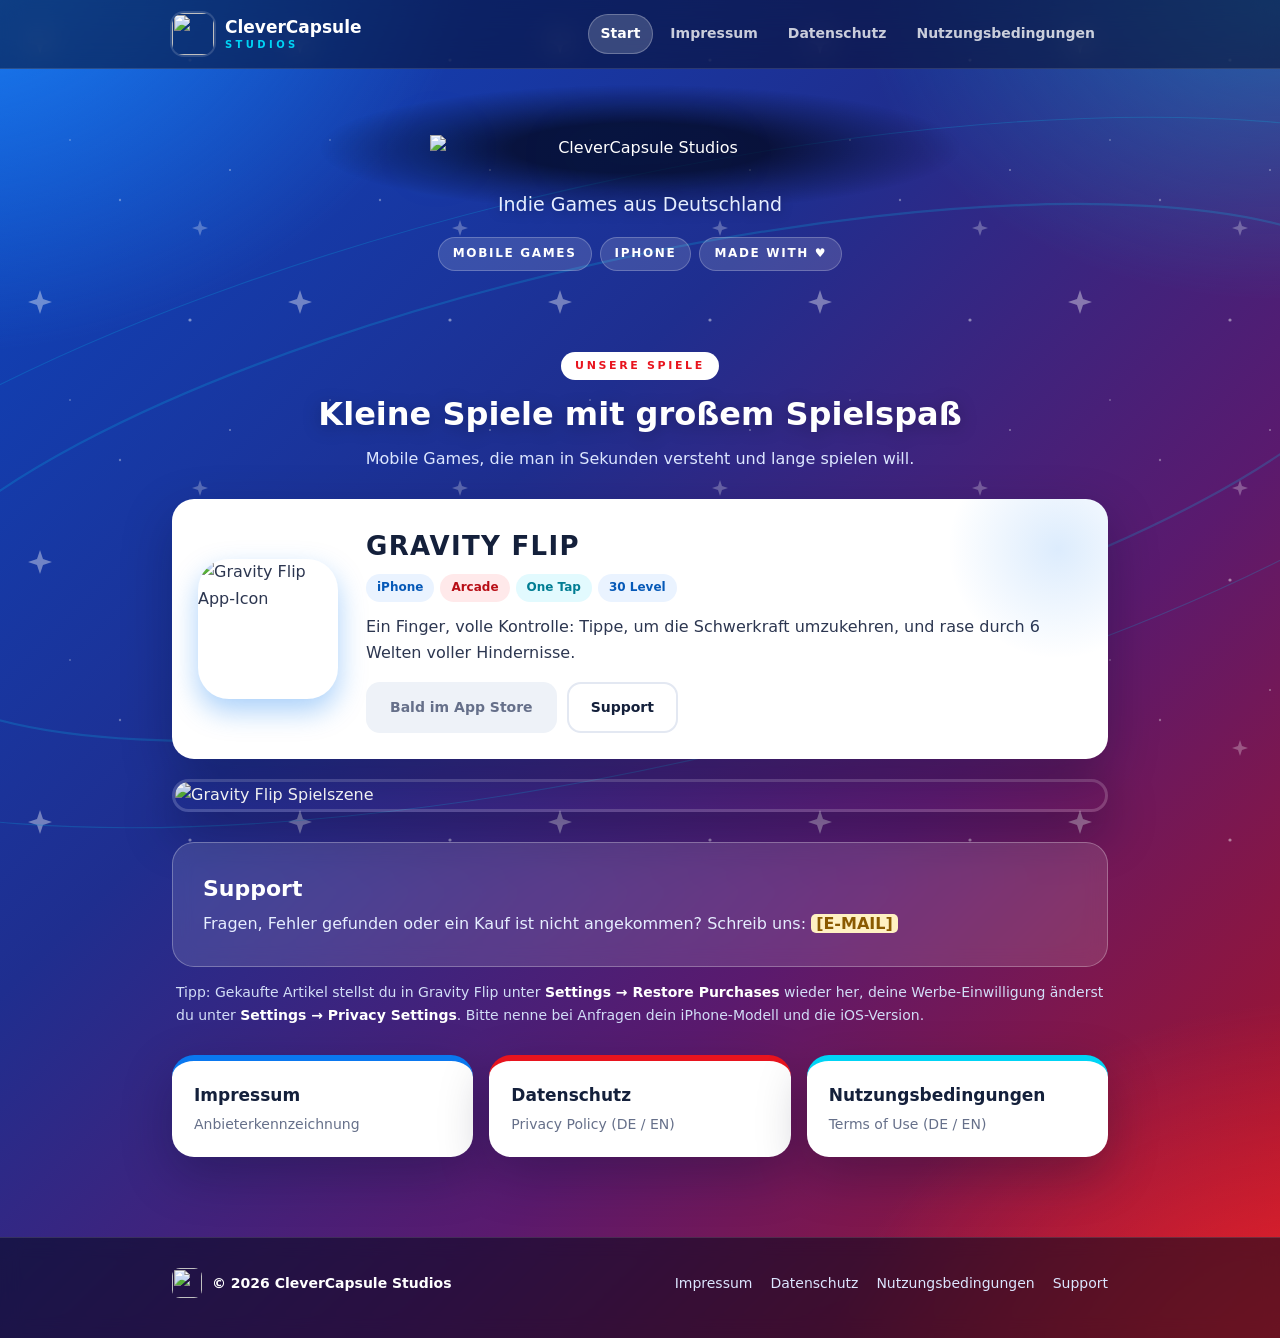
==== index.html @ 159e7b78 "Add files via upload" ====
<!DOCTYPE html>
<html lang="de">
<head>
<meta charset="utf-8">
<meta name="viewport" content="width=device-width, initial-scale=1">
<title>Indie Games – CleverCapsule Studios</title>
<meta name="description" content="CleverCapsule Studios – Indie-Entwickler von Gravity Flip, dem One-Tap-Arcade-Spiel für iPhone.">
<link rel="icon" href="img/favicon.png">
<link rel="stylesheet" href="style.css">
</head>
<body>
<header class="top"><div class="wrap">
  <a class="brand" href="index.html"><img src="img/studio-mark.png" alt=""><span>CleverCapsule<small>STUDIOS</small></span></a>
  <nav class="main"><a href="index.html" class="on" data-home>Start</a><a href="impressum.html">Impressum</a><a href="datenschutz.html">Datenschutz</a><a href="nutzungsbedingungen.html"><span class="full">Nutzungsbedingungen</span><span class="short">Bedingungen</span></a></nav>
</div></header>
<section class="stage"><div class="wrap"><div class="halo"><img src="img/clevercapsule-logo.png" alt="CleverCapsule Studios"></div>
<p>Indie Games aus Deutschland</p><div class="pills"><span>MOBILE GAMES</span><span>IPHONE</span><span>MADE WITH ♥</span></div></div></section>
<main><div class="wrap">

<div class="section-title">
  <span class="kicker">Unsere Spiele</span>
  <h2>Kleine Spiele mit großem Spielspaß</h2>
  <p>Mobile Games, die man in Sekunden versteht und lange spielen will.</p>
</div>

<section class="game">
  <img class="icon" src="img/gravityflip-icon.png" alt="Gravity Flip App-Icon">
  <div>
    <h3>GRAVITY FLIP</h3>
    <div class="tags"><span>iPhone</span><span>Arcade</span><span>One Tap</span><span>30 Level</span></div>
    <p>Ein Finger, volle Kontrolle: Tippe, um die Schwerkraft umzukehren, und rase durch 6 Welten voller Hindernisse.</p>
    <div class="btns"><span class="btn soon">Bald im App Store</span><a class="btn" href="#support">Support</a></div>
  </div>
</section>
<img class="shot" src="img/gravityflip-screen.jpg" alt="Gravity Flip Spielszene" loading="lazy">

<section class="support" id="support">
  <div>
    <h2>Support</h2>
    <p>Fragen, Fehler gefunden oder ein Kauf ist nicht angekommen? Schreib uns: <span class="ph">[E-MAIL]</span></p>
  </div>
  
</section>
<p class="hint">Tipp: Gekaufte Artikel stellst du in Gravity Flip unter <b>Settings → Restore Purchases</b> wieder her,
deine Werbe-Einwilligung änderst du unter <b>Settings → Privacy Settings</b>. Bitte nenne bei Anfragen dein iPhone-Modell und die iOS-Version.</p>

<div class="cards">
  <a class="card" href="impressum.html"><b>Impressum</b><span>Anbieterkennzeichnung</span></a>
  <a class="card" href="datenschutz.html"><b>Datenschutz</b><span>Privacy Policy (DE / EN)</span></a>
  <a class="card" href="nutzungsbedingungen.html"><b>Nutzungsbedingungen</b><span>Terms of Use (DE / EN)</span></a>
</div>

</div></main>
<footer><div class="wrap"><span class="fb"><img src="img/studio-mark.png" alt="">© 2026 CleverCapsule Studios</span><nav><a href="impressum.html">Impressum</a><a href="datenschutz.html">Datenschutz</a><a href="nutzungsbedingungen.html">Nutzungsbedingungen</a><a href="index.html#support">Support</a></nav></div></footer>
</body>
</html>
---- style.css ----
/* CleverCapsule Studios – Farben aus dem Logo: Blau · Rot · Cyan · Weiß */
:root{
  --red:#E8141E; --red-d:#B80E16; --blue:#0A78F0; --blue-d:#0659B8; --cyan:#00D4F5;
  --ink:#14203B; --text:#2C3650; --mute:#66708A; --line:#E3E8F2;
  --font:system-ui,-apple-system,"Segoe UI",Roboto,"Helvetica Neue",Arial,sans-serif;
}
*{box-sizing:border-box}
html{scroll-behavior:smooth;background:#0A2C7A}
body{margin:0;min-height:100vh;color:#fff;font:16px/1.65 var(--font);-webkit-font-smoothing:antialiased;position:relative;
  background:
    radial-gradient(900px 700px at -5% -5%, rgba(30,139,255,.95), transparent 60%),
    radial-gradient(900px 700px at 105% 105%, rgba(255,42,51,.85), transparent 58%),
    radial-gradient(700px 500px at 100% 0%, rgba(0,212,245,.35), transparent 60%),
    linear-gradient(135deg,#0B47C2 0%,#1F2E8F 38%,#5A1A6E 66%,#B5121C 100%);
}
/* Umlaufbahnen + Sterne wie im Logo */
body::before{content:"";position:fixed;inset:0;pointer-events:none;z-index:0;opacity:.55;
  background:
    url("data:image/svg+xml;utf8,<svg xmlns='http://www.w3.org/2000/svg' viewBox='0 0 1200 800' preserveAspectRatio='none'><g fill='none' stroke='%2300D4F5' stroke-opacity='.35'><ellipse cx='600' cy='420' rx='720' ry='190' transform='rotate(-12 600 420)' stroke-width='2'/><ellipse cx='600' cy='420' rx='900' ry='260' transform='rotate(-12 600 420)' stroke-width='1'/></g></svg>") center/cover no-repeat,
    url("data:image/svg+xml;utf8,<svg xmlns='http://www.w3.org/2000/svg' width='260' height='260'><g fill='white'><path d='M40 30 l3 9 9 3 -9 3 -3 9 -3 -9 -9 -3 9 -3z' opacity='.7'/><circle cx='190' cy='60' r='1.6' opacity='.8'/><circle cx='120' cy='200' r='1.2' opacity='.6'/><circle cx='230' cy='170' r='1' opacity='.7'/><path d='M200 220 l2 6 6 2 -6 2 -2 6 -2 -6 -6 -2 6 -2z' opacity='.5'/><circle cx='70' cy='140' r='1' opacity='.5'/></g></svg>");}
header.top,.stage,main,footer{position:relative;z-index:1}
a{color:#BDEBFF;text-decoration:none} a:hover{color:#fff;text-decoration:underline}
.wrap{max-width:980px;margin:0 auto;padding:0 22px}

/* Kopfzeile: Glas */
header.top{background:rgba(6,14,44,.55);backdrop-filter:blur(14px);-webkit-backdrop-filter:blur(14px);border-bottom:1px solid rgba(255,255,255,.12);position:sticky;top:0;z-index:10}
header.top .wrap{display:flex;align-items:center;justify-content:space-between;min-height:68px;gap:16px}
.brand{display:flex;align-items:center;gap:11px;color:#fff;font-weight:800;font-size:17px;line-height:1.1}
.brand:hover{text-decoration:none;color:#fff}
.brand img{width:42px;height:42px;border-radius:12px;box-shadow:0 0 0 2px rgba(255,255,255,.15)}
.brand small{display:block;font-size:10px;letter-spacing:.34em;color:var(--cyan);font-weight:800;margin-top:3px}
nav.main{display:flex;gap:4px;font-size:14px;font-weight:600;flex-wrap:wrap}
nav.main a{color:rgba(255,255,255,.78);padding:8px 13px;border-radius:999px}
nav.main a:hover{color:#fff;background:rgba(255,255,255,.12);text-decoration:none}
nav.main a.on{color:#fff;background:rgba(255,255,255,.18);box-shadow:inset 0 0 0 1px rgba(255,255,255,.25)}
nav.main .short{display:none}

/* Logo-Bühne */
.stage{text-align:center;padding:56px 0 46px}
.stage .wrap{position:relative}
.stage .halo{position:relative;display:inline-block;padding:10px 40px}
.stage .halo::before{content:"";position:absolute;inset:-40px -70px;border-radius:50%;background:radial-gradient(closest-side,rgba(3,8,30,.75) 40%,rgba(3,8,30,.35) 70%,transparent 100%);z-index:-1}
.stage img{width:min(420px,78vw);display:block;margin:0 auto;filter:drop-shadow(0 6px 30px rgba(0,180,255,.35))}
.stage p{color:#E6EEFF;font-size:19px;margin:18px 0 0;font-weight:500;text-shadow:0 2px 12px rgba(0,0,0,.35)}
.stage .pills{display:flex;gap:8px;justify-content:center;margin-top:16px;flex-wrap:wrap}
.stage .pills span{font-size:12px;font-weight:800;letter-spacing:.14em;padding:6px 14px;border-radius:999px;background:rgba(255,255,255,.14);border:1px solid rgba(255,255,255,.22)}
.stage.small{padding:44px 0 34px}
.stage.small h1{color:#fff;margin:0;text-shadow:0 4px 24px rgba(0,0,0,.3)}
.stage.small p{font-size:15px;margin-top:6px;color:#D7E4FF}

main{padding:10px 0 80px}
h1{font-size:clamp(30px,5vw,42px);line-height:1.15;margin:0 0 8px;letter-spacing:-.01em}
h2{font-size:22px;margin:34px 0 8px}
h3{font-size:17px;margin:22px 0 6px}
.section-title{text-align:center;margin:24px 0 26px}
.section-title h2{font-size:clamp(24px,4vw,32px);margin:8px 0 6px;text-shadow:0 3px 18px rgba(0,0,0,.25)}
.section-title p{color:#DCE6FF;margin:0}
.kicker{display:inline-block;font-size:11px;font-weight:900;letter-spacing:.24em;text-transform:uppercase;color:var(--red);background:#fff;border-radius:999px;padding:5px 14px}

.lang{display:flex;gap:6px;margin:0 0 20px;justify-content:center}
.lang a{background:rgba(255,255,255,.14);border:1px solid rgba(255,255,255,.25);border-radius:999px;padding:5px 16px;font-size:13px;font-weight:700;color:#fff}
.lang a:hover{background:#fff;color:var(--blue-d);text-decoration:none}
.mute{color:#D2DDF7;font-size:14px}
.meta{text-align:center;color:#D7E4FF;font-size:14px;margin:0 0 12px}

/* Weiße Karten (gut lesbar) */
.doc,.game,.card{background:#fff;color:var(--text);border-radius:22px;box-shadow:0 18px 50px rgba(5,10,40,.28)}
.doc h2,.doc h3,.game h3,.card b{color:var(--ink)}
.doc p,.doc li{color:var(--text)} .doc .mute{color:var(--mute)}
.doc a,.game a:not(.btn){color:var(--blue)} .doc a:hover{color:var(--blue-d)}
.doc{padding:clamp(24px,4vw,46px);border-top:6px solid var(--blue)}
.doc + .doc{margin-top:26px;border-top-color:var(--red)}
.doc h2:first-child{margin-top:0}
.ph{background:#FFF1C2;color:#8A5A00;border-radius:5px;padding:0 5px;font-weight:700}

/* Startseite */
.game{display:grid;grid-template-columns:140px 1fr;gap:28px;align-items:center;padding:26px;overflow:hidden;position:relative}
.game::after{content:"";position:absolute;right:-60px;top:-60px;width:220px;height:220px;border-radius:50%;background:radial-gradient(closest-side,rgba(10,120,240,.14),transparent)}
.game .icon{width:140px;height:140px;border-radius:31px;box-shadow:0 12px 28px rgba(10,120,240,.35)}
.game h3{margin:0 0 6px;font-size:26px;letter-spacing:.05em}
.game p{margin:0 0 16px;color:var(--text)}
.tags{display:flex;gap:6px;flex-wrap:wrap;margin:0 0 12px}
.tags span{font-size:12px;font-weight:800;border-radius:999px;padding:4px 11px;background:#EAF3FF;color:var(--blue-d)}
.tags span:nth-child(2){background:#FFE9EA;color:var(--red-d)} .tags span:nth-child(3){background:#E2FAFE;color:#007D93}
.shot{width:100%;border-radius:20px;margin-top:20px;display:block;box-shadow:0 18px 50px rgba(5,10,40,.4);border:3px solid rgba(255,255,255,.18)}
.btns{display:flex;gap:10px;flex-wrap:wrap}
.btn{display:inline-flex;align-items:center;gap:8px;border-radius:14px;padding:12px 22px;font-weight:800;font-size:14px;border:2px solid var(--line);color:var(--ink);background:#fff;transition:transform .15s}
.btn:hover{text-decoration:none;transform:translateY(-1px);border-color:var(--blue);color:var(--blue)}
.btn.primary{background:linear-gradient(90deg,var(--red),#FF3B44);border-color:transparent;color:#fff;box-shadow:0 8px 20px rgba(232,20,30,.35)}
.btn.primary:hover{color:#fff}
.btn.soon{background:#EEF2F8;color:var(--mute);cursor:default;border-color:transparent;transform:none}
.support{display:grid;grid-template-columns:1fr auto;gap:18px;align-items:center;margin-top:30px;padding:28px 30px;border-radius:22px;
  background:rgba(255,255,255,.12);border:1px solid rgba(255,255,255,.28);backdrop-filter:blur(10px);-webkit-backdrop-filter:blur(10px)}
.support h2{margin:0 0 4px} .support p{margin:0;color:#E6EEFF}
.support .btn{border-color:transparent}
.support a.mail{color:#fff;font-weight:800;text-decoration:underline}
.hint{font-size:14px;color:#D2DDF7;margin:14px 4px 0}
.hint b{color:#fff}
.cards{display:grid;grid-template-columns:repeat(auto-fit,minmax(220px,1fr));gap:16px;margin-top:28px}
.card{padding:20px 22px;border-top:6px solid var(--blue);transition:transform .15s}
.card:nth-child(2){border-top-color:var(--red)} .card:nth-child(3){border-top-color:var(--cyan)}
.card:hover{text-decoration:none;transform:translateY(-3px)}
.card b{display:block;margin-bottom:2px;font-size:17px} .card span{color:var(--mute);font-size:14px}

footer{background:rgba(4,8,28,.55);backdrop-filter:blur(10px);-webkit-backdrop-filter:blur(10px);border-top:1px solid rgba(255,255,255,.12);color:#C9D6EE;font-size:14px;padding:30px 0 40px}
footer .wrap{display:flex;justify-content:space-between;align-items:center;gap:14px;flex-wrap:wrap}
footer .fb{display:flex;align-items:center;gap:10px;color:#fff;font-weight:700}
footer .fb img{width:30px;height:30px;border-radius:8px}
footer nav{display:flex;gap:18px;flex-wrap:wrap} footer a{color:#DCE6FF}

@media (max-width:620px){
  header.top .wrap{padding-top:8px;padding-bottom:8px}
  .brand span{display:none}
  nav.main{font-size:13px;gap:2px;flex-wrap:nowrap} nav.main a{padding:6px 9px} nav.main a[data-home]{display:none}
  nav.main .full{display:none} nav.main .short{display:inline}
  .stage{padding:40px 0 30px} .stage .halo{padding:6px 10px}
  .game{grid-template-columns:1fr;text-align:center}.game .icon{margin:0 auto}.btns,.tags{justify-content:center}
  .support{grid-template-columns:1fr;text-align:center}
}
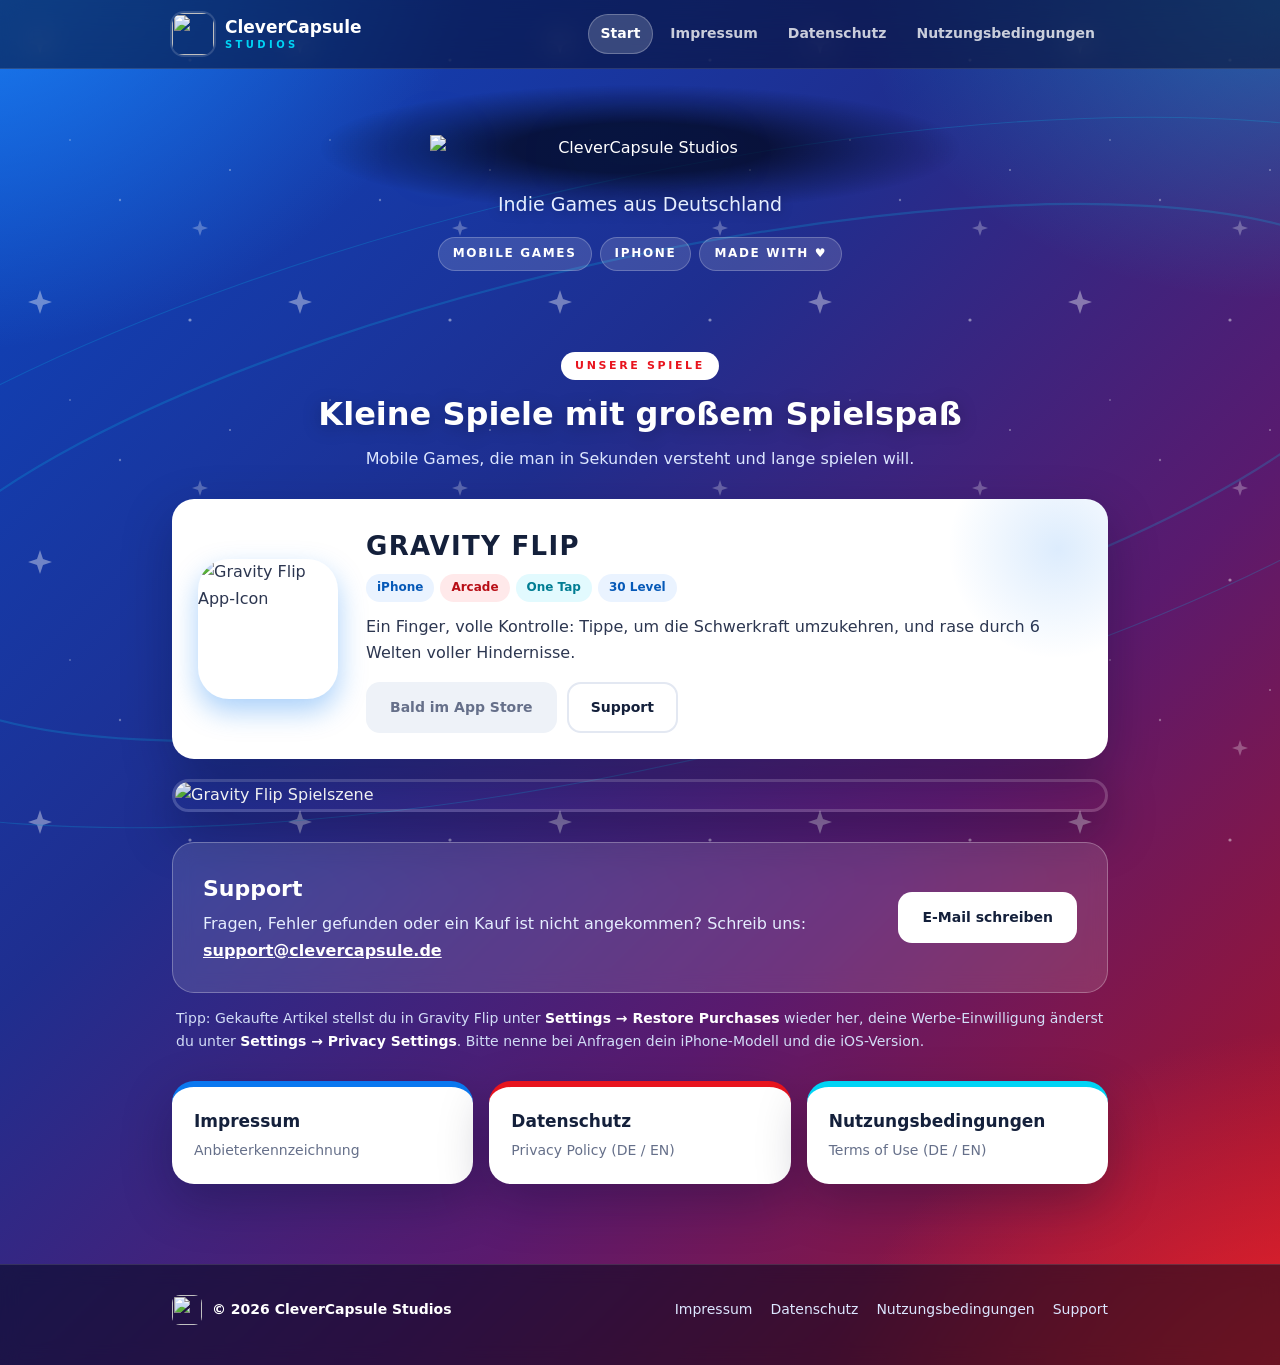
==== commit 277dfc6e: "Add files via upload" ====
--- a/index.html
+++ b/index.html
@@ -37,9 +37,9 @@
 <section class="support" id="support">
   <div>
     <h2>Support</h2>
-    <p>Fragen, Fehler gefunden oder ein Kauf ist nicht angekommen? Schreib uns: <span class="ph">[E-MAIL]</span></p>
+    <p>Fragen, Fehler gefunden oder ein Kauf ist nicht angekommen? Schreib uns: <a class="js-mail mail" href="#" data-m="ZWQuZWx1c3BhY3JldmVsY0B0cm9wcHVz">&#115;&#117;&#112;&#112;&#111;&#114;&#116;<span class="at"></span>&#99;&#108;&#101;&#118;&#101;&#114;&#99;&#97;&#112;&#115;&#117;&#108;&#101;&#46;&#100;&#101;</a></p>
   </div>
-  
+  <a class="js-mail btn" href="#" data-m="ZWQuZWx1c3BhY3JldmVsY0B0cm9wcHVz">E-Mail schreiben</a>
 </section>
 <p class="hint">Tipp: Gekaufte Artikel stellst du in Gravity Flip unter <b>Settings → Restore Purchases</b> wieder her,
 deine Werbe-Einwilligung änderst du unter <b>Settings → Privacy Settings</b>. Bitte nenne bei Anfragen dein iPhone-Modell und die iOS-Version.</p>
@@ -51,6 +51,7 @@
 </div>
 
 </div></main>
+<script>document.querySelectorAll('.js-mail').forEach(function(a){var m=atob(a.dataset.m).split('').reverse().join('');a.href='mailto:'+m;});</script>
 <footer><div class="wrap"><span class="fb"><img src="img/studio-mark.png" alt="">© 2026 CleverCapsule Studios</span><nav><a href="impressum.html">Impressum</a><a href="datenschutz.html">Datenschutz</a><a href="nutzungsbedingungen.html">Nutzungsbedingungen</a><a href="index.html#support">Support</a></nav></div></footer>
 </body>
 </html>
--- a/style.css
+++ b/style.css
@@ -117,3 +117,6 @@
   .game{grid-template-columns:1fr;text-align:center}.game .icon{margin:0 auto}.btns,.tags{justify-content:center}
   .support{grid-template-columns:1fr;text-align:center}
 }
+
+/* E-Mail-Schutz: das @ steht nicht im HTML, sondern kommt per CSS */
+.at::after{content:"@"}
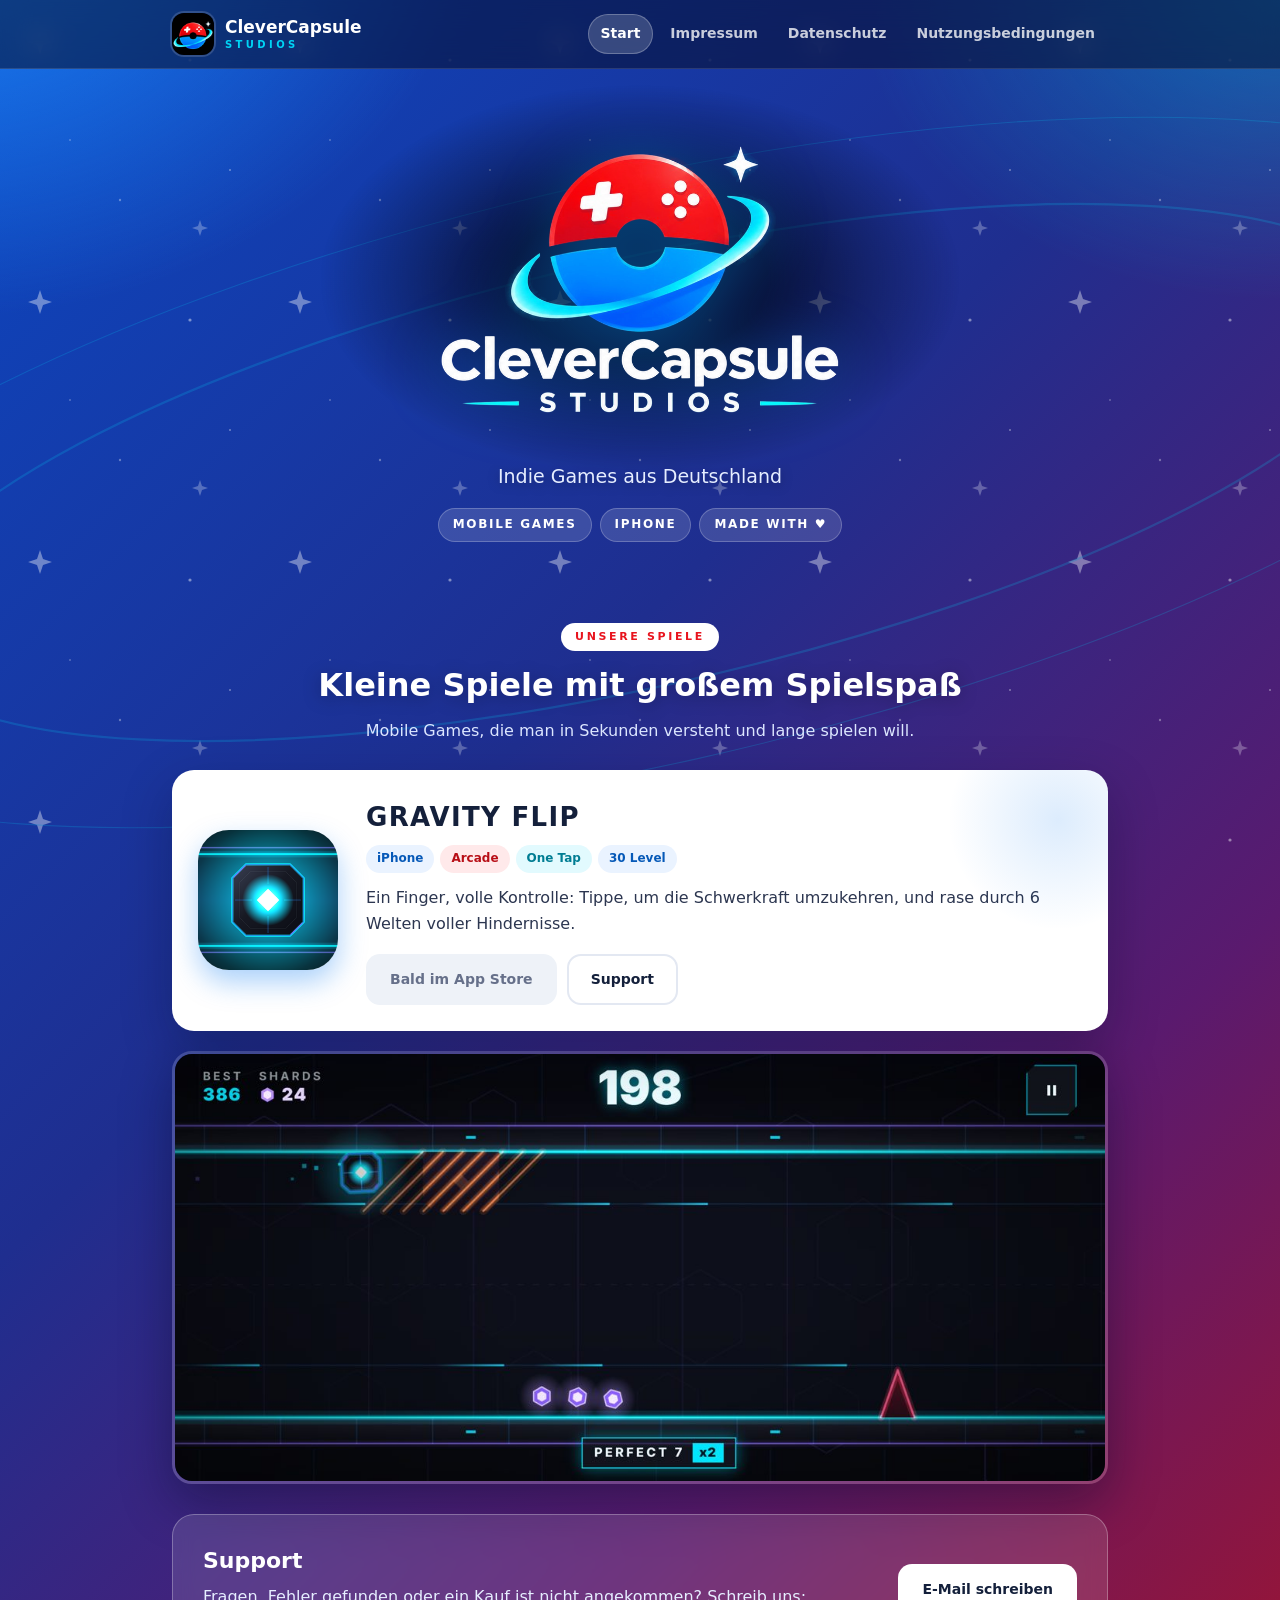
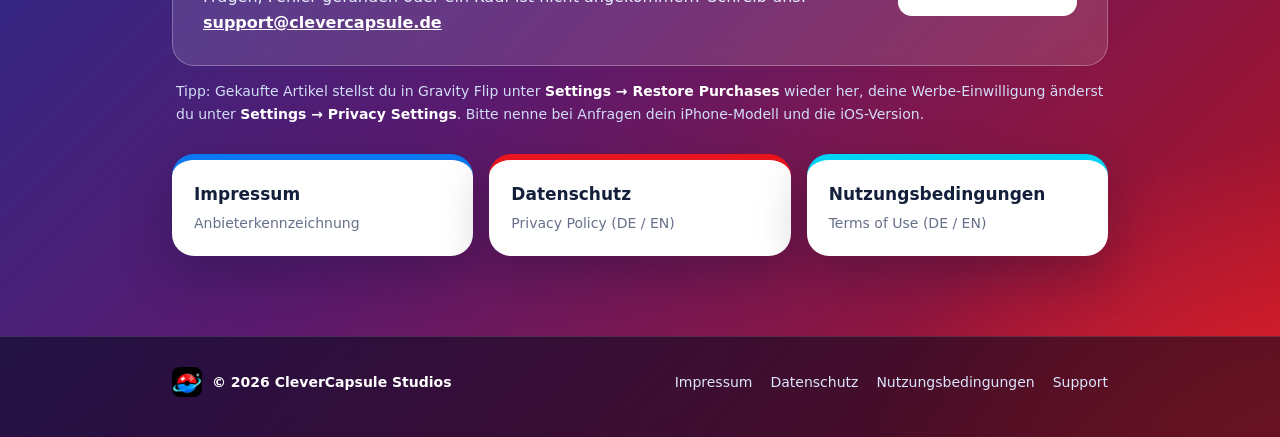
==== commit 512948de: "Add files via upload" ====
--- a/index.html
+++ b/index.html
@@ -5,15 +5,15 @@
 <meta name="viewport" content="width=device-width, initial-scale=1">
 <title>Indie Games – CleverCapsule Studios</title>
 <meta name="description" content="CleverCapsule Studios – Indie-Entwickler von Gravity Flip, dem One-Tap-Arcade-Spiel für iPhone.">
-<link rel="icon" href="img/favicon.png">
+<link rel="icon" href="favicon.png">
 <link rel="stylesheet" href="style.css">
 </head>
 <body>
 <header class="top"><div class="wrap">
-  <a class="brand" href="index.html"><img src="img/studio-mark.png" alt=""><span>CleverCapsule<small>STUDIOS</small></span></a>
+  <a class="brand" href="index.html"><img src="studio-mark.png" alt=""><span>CleverCapsule<small>STUDIOS</small></span></a>
   <nav class="main"><a href="index.html" class="on" data-home>Start</a><a href="impressum.html">Impressum</a><a href="datenschutz.html">Datenschutz</a><a href="nutzungsbedingungen.html"><span class="full">Nutzungsbedingungen</span><span class="short">Bedingungen</span></a></nav>
 </div></header>
-<section class="stage"><div class="wrap"><div class="halo"><img src="img/clevercapsule-logo.png" alt="CleverCapsule Studios"></div>
+<section class="stage"><div class="wrap"><div class="halo"><img src="clevercapsule-logo.png" alt="CleverCapsule Studios"></div>
 <p>Indie Games aus Deutschland</p><div class="pills"><span>MOBILE GAMES</span><span>IPHONE</span><span>MADE WITH ♥</span></div></div></section>
 <main><div class="wrap">
 
@@ -24,7 +24,7 @@
 </div>
 
 <section class="game">
-  <img class="icon" src="img/gravityflip-icon.png" alt="Gravity Flip App-Icon">
+  <img class="icon" src="gravityflip-icon.png" alt="Gravity Flip App-Icon">
   <div>
     <h3>GRAVITY FLIP</h3>
     <div class="tags"><span>iPhone</span><span>Arcade</span><span>One Tap</span><span>30 Level</span></div>
@@ -32,7 +32,7 @@
     <div class="btns"><span class="btn soon">Bald im App Store</span><a class="btn" href="#support">Support</a></div>
   </div>
 </section>
-<img class="shot" src="img/gravityflip-screen.jpg" alt="Gravity Flip Spielszene" loading="lazy">
+<img class="shot" src="gravityflip-screen.jpg" alt="Gravity Flip Spielszene" loading="lazy">
 
 <section class="support" id="support">
   <div>
@@ -52,6 +52,6 @@
 
 </div></main>
 <script>document.querySelectorAll('.js-mail').forEach(function(a){var m=atob(a.dataset.m).split('').reverse().join('');a.href='mailto:'+m;});</script>
-<footer><div class="wrap"><span class="fb"><img src="img/studio-mark.png" alt="">© 2026 CleverCapsule Studios</span><nav><a href="impressum.html">Impressum</a><a href="datenschutz.html">Datenschutz</a><a href="nutzungsbedingungen.html">Nutzungsbedingungen</a><a href="index.html#support">Support</a></nav></div></footer>
+<footer><div class="wrap"><span class="fb"><img src="studio-mark.png" alt="">© 2026 CleverCapsule Studios</span><nav><a href="impressum.html">Impressum</a><a href="datenschutz.html">Datenschutz</a><a href="nutzungsbedingungen.html">Nutzungsbedingungen</a><a href="index.html#support">Support</a></nav></div></footer>
 </body>
 </html>
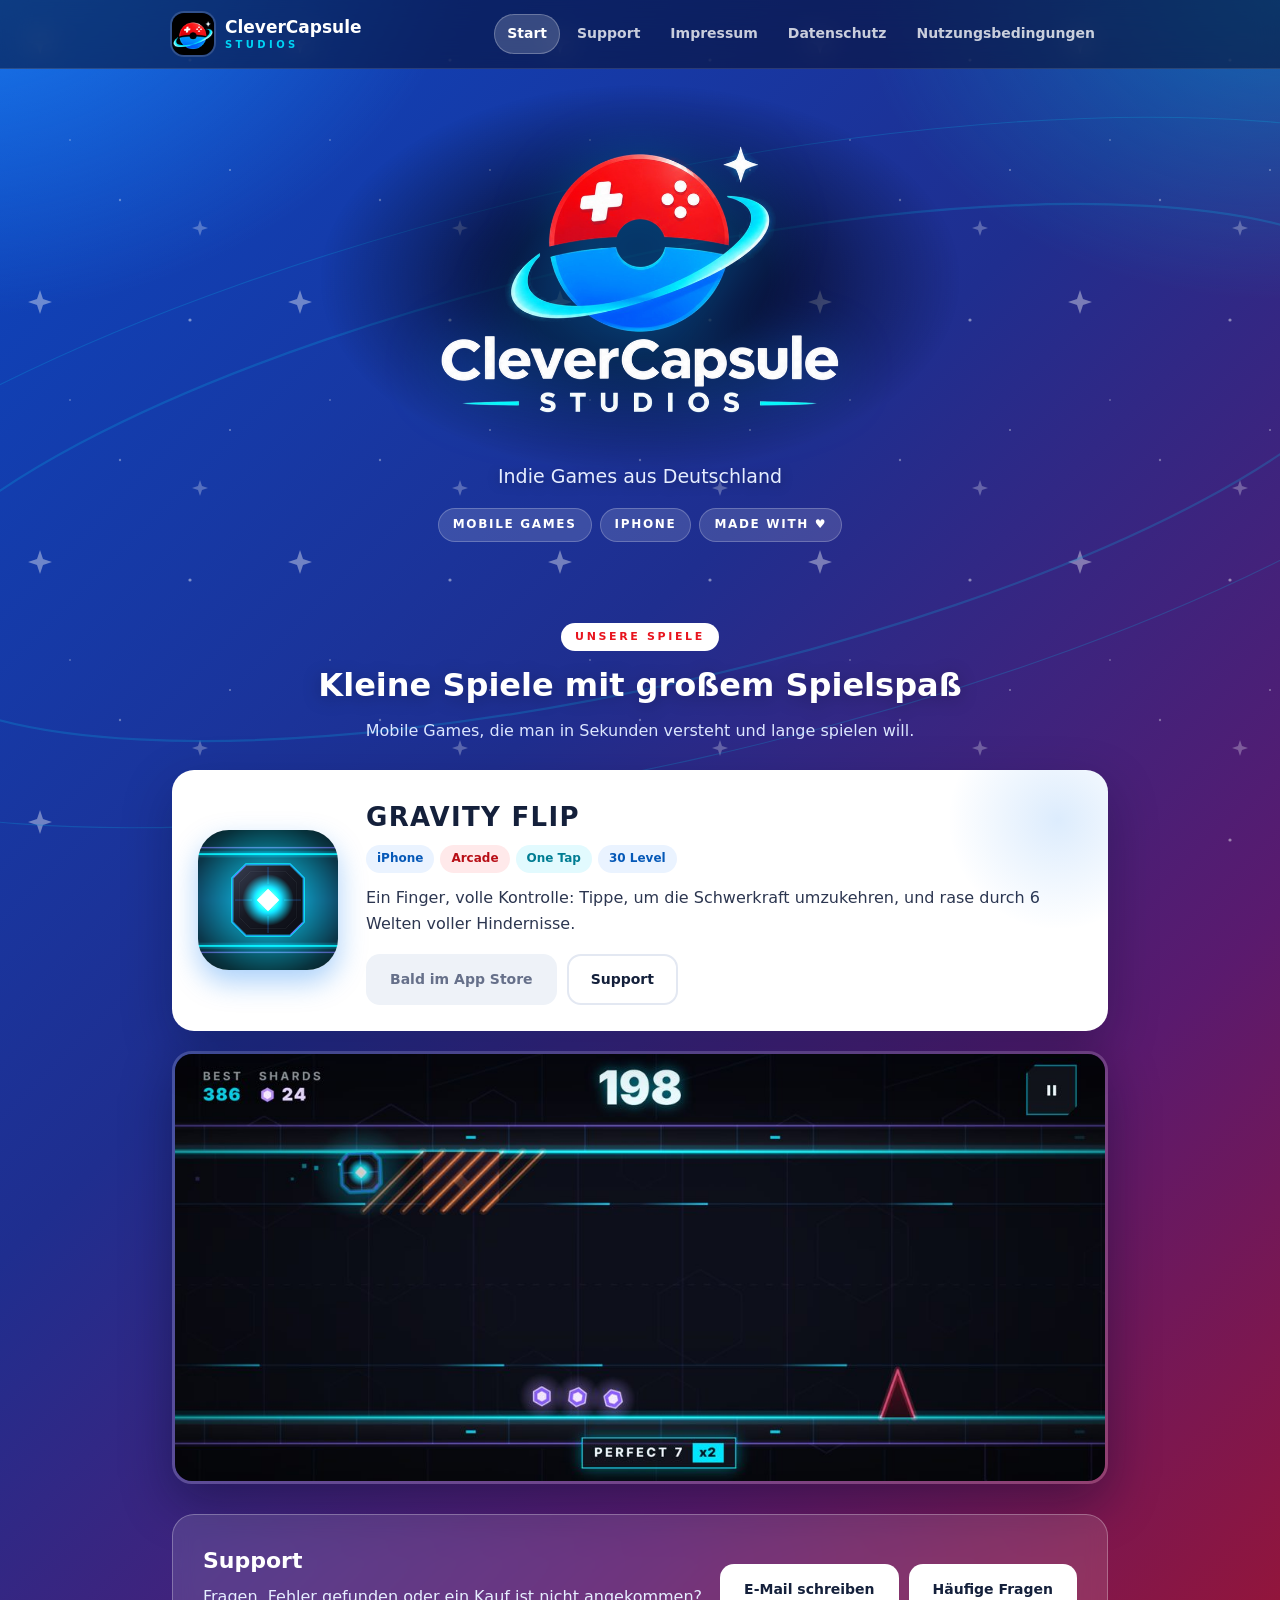
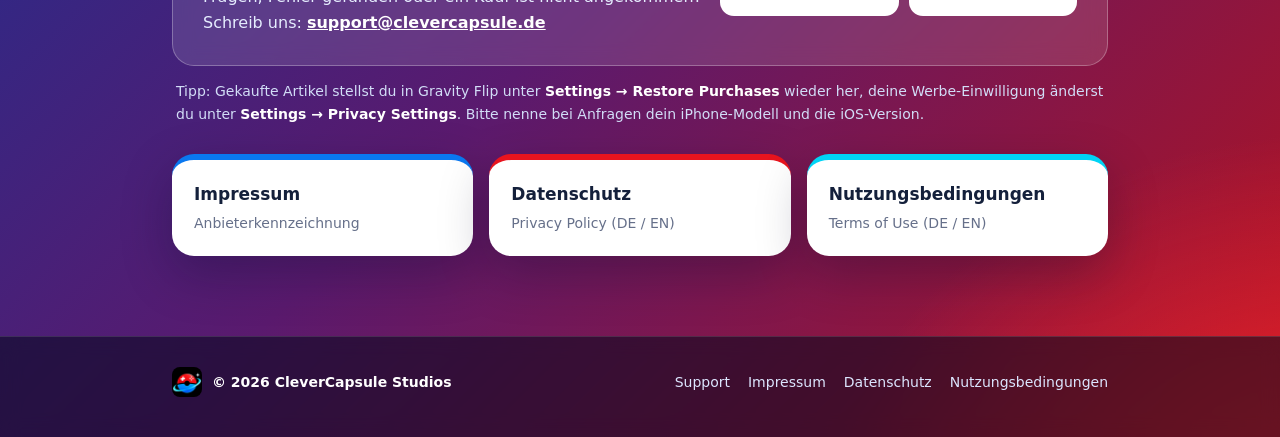
==== commit 0b4811ff: "Add files via upload" ====
--- a/index.html
+++ b/index.html
@@ -11,7 +11,7 @@
 <body>
 <header class="top"><div class="wrap">
   <a class="brand" href="index.html"><img src="studio-mark.png" alt=""><span>CleverCapsule<small>STUDIOS</small></span></a>
-  <nav class="main"><a href="index.html" class="on" data-home>Start</a><a href="impressum.html">Impressum</a><a href="datenschutz.html">Datenschutz</a><a href="nutzungsbedingungen.html"><span class="full">Nutzungsbedingungen</span><span class="short">Bedingungen</span></a></nav>
+  <nav class="main"><a href="index.html" class="on" data-home>Start</a><a href="support.html">Support</a><a href="impressum.html">Impressum</a><a href="datenschutz.html"><span class="full">Datenschutz</span><span class="short">Datenschutz</span></a><a href="nutzungsbedingungen.html"><span class="full">Nutzungsbedingungen</span><span class="short">AGB</span></a></nav>
 </div></header>
 <section class="stage"><div class="wrap"><div class="halo"><img src="clevercapsule-logo.png" alt="CleverCapsule Studios"></div>
 <p>Indie Games aus Deutschland</p><div class="pills"><span>MOBILE GAMES</span><span>IPHONE</span><span>MADE WITH ♥</span></div></div></section>
@@ -29,7 +29,7 @@
     <h3>GRAVITY FLIP</h3>
     <div class="tags"><span>iPhone</span><span>Arcade</span><span>One Tap</span><span>30 Level</span></div>
     <p>Ein Finger, volle Kontrolle: Tippe, um die Schwerkraft umzukehren, und rase durch 6 Welten voller Hindernisse.</p>
-    <div class="btns"><span class="btn soon">Bald im App Store</span><a class="btn" href="#support">Support</a></div>
+    <div class="btns"><span class="btn soon">Bald im App Store</span><a class="btn" href="support.html">Support</a></div>
   </div>
 </section>
 <img class="shot" src="gravityflip-screen.jpg" alt="Gravity Flip Spielszene" loading="lazy">
@@ -39,7 +39,7 @@
     <h2>Support</h2>
     <p>Fragen, Fehler gefunden oder ein Kauf ist nicht angekommen? Schreib uns: <a class="js-mail mail" href="#" data-m="ZWQuZWx1c3BhY3JldmVsY0B0cm9wcHVz">&#115;&#117;&#112;&#112;&#111;&#114;&#116;<span class="at"></span>&#99;&#108;&#101;&#118;&#101;&#114;&#99;&#97;&#112;&#115;&#117;&#108;&#101;&#46;&#100;&#101;</a></p>
   </div>
-  <a class="js-mail btn" href="#" data-m="ZWQuZWx1c3BhY3JldmVsY0B0cm9wcHVz">E-Mail schreiben</a>
+  <div class="btns"><a class="js-mail btn" href="#" data-m="ZWQuZWx1c3BhY3JldmVsY0B0cm9wcHVz">E-Mail schreiben</a><a class="btn" href="support.html">Häufige Fragen</a></div>
 </section>
 <p class="hint">Tipp: Gekaufte Artikel stellst du in Gravity Flip unter <b>Settings → Restore Purchases</b> wieder her,
 deine Werbe-Einwilligung änderst du unter <b>Settings → Privacy Settings</b>. Bitte nenne bei Anfragen dein iPhone-Modell und die iOS-Version.</p>
@@ -52,6 +52,6 @@
 
 </div></main>
 <script>document.querySelectorAll('.js-mail').forEach(function(a){var m=atob(a.dataset.m).split('').reverse().join('');a.href='mailto:'+m;});</script>
-<footer><div class="wrap"><span class="fb"><img src="studio-mark.png" alt="">© 2026 CleverCapsule Studios</span><nav><a href="impressum.html">Impressum</a><a href="datenschutz.html">Datenschutz</a><a href="nutzungsbedingungen.html">Nutzungsbedingungen</a><a href="index.html#support">Support</a></nav></div></footer>
+<footer><div class="wrap"><span class="fb"><img src="studio-mark.png" alt="">© 2026 CleverCapsule Studios</span><nav><a href="support.html">Support</a><a href="impressum.html">Impressum</a><a href="datenschutz.html">Datenschutz</a><a href="nutzungsbedingungen.html">Nutzungsbedingungen</a></nav></div></footer>
 </body>
 </html>
--- a/style.css
+++ b/style.css
@@ -120,3 +120,13 @@
 
 /* E-Mail-Schutz: das @ steht nicht im HTML, sondern kommt per CSS */
 .at::after{content:"@"}
+
+/* Support: aufklappbare Fragen */
+.faq{border:1px solid var(--line);border-radius:14px;margin:10px 0;background:#F8FAFE;overflow:hidden}
+.faq summary{cursor:pointer;list-style:none;padding:14px 46px 14px 18px;font-weight:700;color:var(--ink);position:relative}
+.faq summary::-webkit-details-marker{display:none}
+.faq summary::after{content:"+";position:absolute;right:18px;top:50%;transform:translateY(-50%);font-size:22px;font-weight:400;color:var(--blue)}
+.faq[open] summary::after{content:"–"}
+.faq[open] summary{border-bottom:1px solid var(--line);background:#fff}
+.faq div{padding:12px 18px 16px;color:var(--text)}
+.support .btns{justify-content:flex-end}
